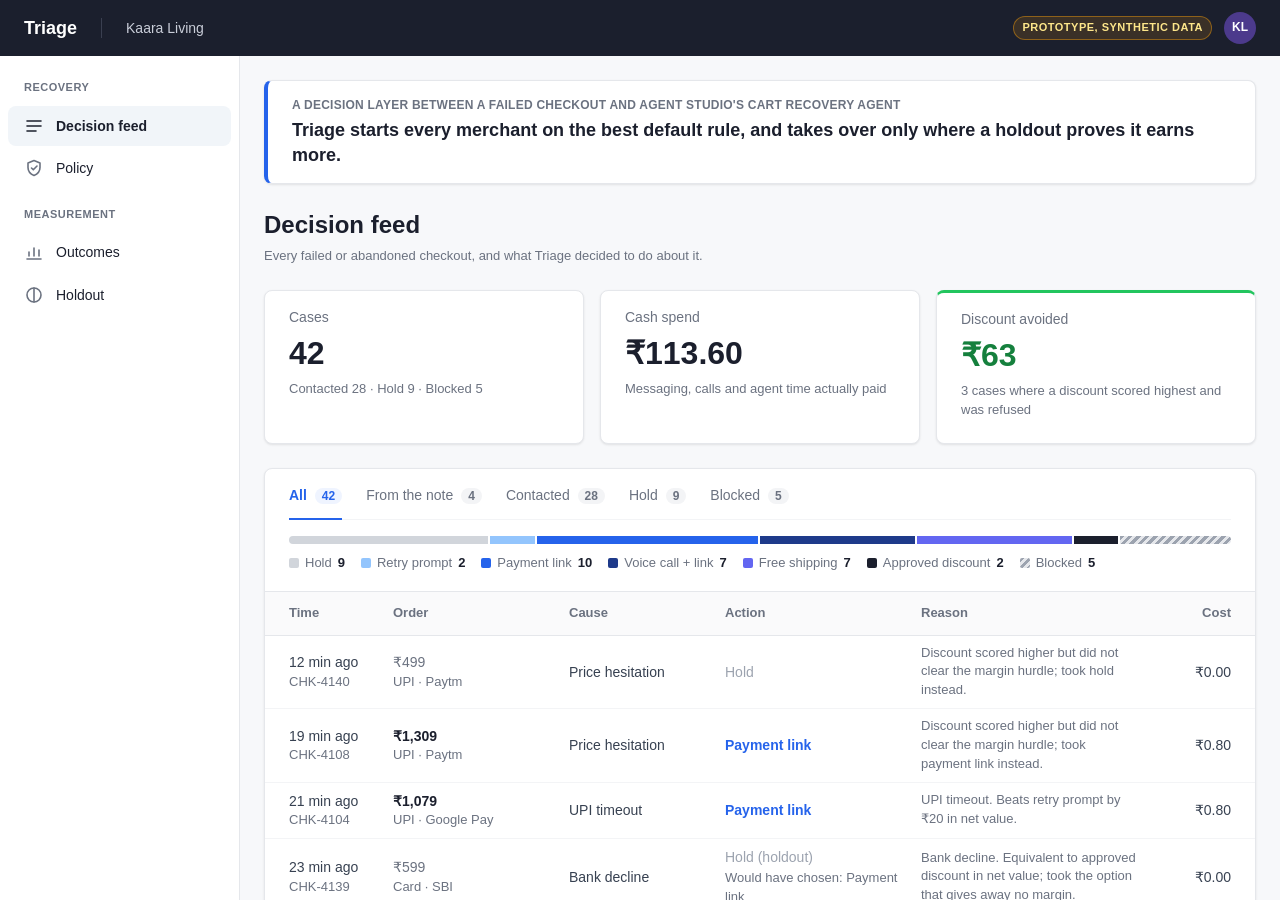
==== index.html @ 3d468b32 "Step 1: lead with the takeaway and make the note's four cases findable - Hero strip on the feed: Age" ====
<!doctype html>
<html lang="en">
<head>
  <meta charset="utf-8">
  <meta name="viewport" content="width=device-width, initial-scale=1">
  <title>Triage</title>
  <link rel="stylesheet" href="style.css">
</head>
<body>
  <div class="shell">
    <header class="topbar">
      <div class="brand">Triage</div>
      <div class="merchant" id="merchant-name"></div>
      <div class="topbar-right">
        <span class="badge"><span class="badge-full">Prototype, synthetic data</span><span class="badge-short">Synthetic</span></span>
        <span class="avatar" id="avatar" aria-hidden="true"></span>
      </div>
    </header>

    <div class="body">
      <aside class="sidebar">
        <nav>
          <div class="nav-section">Recovery</div>
          <a class="nav-item active" href="#feed" data-view="feed" aria-current="page">
            <svg viewBox="0 0 20 20" aria-hidden="true"><path d="M3 5h14M3 10h14M3 15h9"/></svg>Decision feed</a>
          <a class="nav-item" href="#policy" data-view="policy">
            <svg viewBox="0 0 20 20" aria-hidden="true"><path d="M10 2.5 16 5v4.5c0 3.7-2.6 6.6-6 8-3.4-1.4-6-4.3-6-8V5z"/><path d="m7.5 10 1.8 1.8L13 8"/></svg>Policy</a>

          <div class="nav-section">Measurement</div>
          <a class="nav-item" href="#outcomes" data-view="outcomes">
            <svg viewBox="0 0 20 20" aria-hidden="true"><path d="M3 16h14M5 13V9M10 13V5M15 13V7"/></svg>Outcomes</a>
          <a class="nav-item" href="#holdout" data-view="holdout">
            <svg viewBox="0 0 20 20" aria-hidden="true"><circle cx="10" cy="10" r="7"/><path d="M10 3v14"/></svg>Holdout</a>
        </nav>
      </aside>

      <main class="main">
        <div class="content">
          <section class="view" id="view-feed">
            <div class="card hero">
              <div class="hero-kicker">A decision layer between a failed checkout and Agent Studio's cart recovery agent</div>
              <p class="hero-line">Triage starts every merchant on the best default rule, and takes over only where a holdout proves it earns more.</p>
              <div class="hero-foot" id="hero-foot"></div>
            </div>

            <div class="page-head">
              <div>
                <h1>Decision feed</h1>
                <p class="muted">Every failed or abandoned checkout, and what Triage decided to do about it.</p>
              </div>
            </div>

            <div class="summary" id="summary"></div>

            <div class="card feed-card">
              <div class="card-top">
                <div class="tabs" id="filters" role="group" aria-label="Filter cases"></div>
                <div class="mix" id="mix" role="group" aria-label="Decision mix"></div>
              </div>
              <div class="feed">
                <div class="feed-row feed-head">
                  <div>Time</div>
                  <div>Order</div>
                  <div>Cause</div>
                  <div>Action</div>
                  <div class="col-reason">Reason</div>
                  <div class="num">Cost</div>
                </div>
                <div id="feed"></div>
                <p class="empty" id="feed-empty" hidden>No cases match.</p>
              </div>
            </div>
          </section>

          <section class="view" id="view-policy" hidden>
            <div class="page-head">
              <div>
                <h1>Policy</h1>
                <p class="approve-once">Approve once: every action inside this policy then runs on its own, with no sign-off per case. Nothing outside it ever runs.</p>
              </div>
              <div class="policy-actions">
                <span class="status" id="policy-status"></span>
                <button type="button" class="link" id="reset">Reset to default</button>
                <button type="button" class="btn btn-primary" id="approve">Approve policy</button>
              </div>
            </div>
            <div class="policy-grid">
              <div class="policy-controls" id="policy-controls"></div>
              <aside class="card impact" aria-live="polite">
                <h2>Live impact <span class="muted">vs approved policy, all cases</span></h2>
                <div id="impact"></div>
              </aside>
            </div>
          </section>

          <section class="view" id="view-outcomes" hidden>
            <div class="page-head">
              <div>
                <h1>Simulated 30-day pilot (aggregate)</h1>
                <p class="muted">Fixed illustrative totals for a merchant like Kaara Living, not computed from today's feed.</p>
              </div>
              <span class="sim-pill">Simulated</span>
            </div>

            <div class="summary" id="outcome-stats"></div>

            <div class="card spend-card">
              <div class="card-head">
                <h2>Spend breakdown</h2>
              </div>
              <table class="data-table" id="spend-table"></table>
              <p class="table-foot" id="spend-footnote"></p>
            </div>

            <p class="sim-note" id="sim-note"></p>
          </section>

          <section class="view" id="view-holdout" hidden>
            <div class="page-head">
              <div>
                <h1>Holdout</h1>
                <p class="muted">Cases Triage deliberately leaves alone, so the lift on Outcomes is measured, not assumed.</p>
              </div>
            </div>

            <div class="summary" id="holdout-stats"></div>

            <div class="card holdout-card">
              <div class="card-head">
                <h2>Today's holdout and explore cases</h2>
                <p class="muted">Blocked cases are left out: a gate stops contact for them anyway.</p>
              </div>
              <table class="data-table clickable" id="holdout-table"></table>
            </div>

            <div class="card power-card">
              <div class="card-head">
                <h2>Is the pilot big enough? <span class="sim-pill">Simulated</span></h2>
              </div>
              <p class="power-text">To detect a 4pp lift over a 14.5% baseline with 95% confidence and 80% power, the holdout needs about 1,230 cases. At ~400 failed checkouts a day and a 10% holdout, that takes about 31 days. Before that, Outcomes shows assumptions, not results.</p>
            </div>
          </section>
        </div>
      </main>

      <aside class="detail" id="detail" aria-hidden="true">
        <div class="detail-head">
          <div>
            <div class="detail-id" id="detail-id"></div>
            <div class="muted" id="detail-sub"></div>
          </div>
          <button class="btn" id="detail-close" type="button">Close</button>
        </div>
        <div class="detail-body" id="detail-body"></div>
      </aside>
    </div>
  </div>

  <script src="data.js"></script>
  <script src="engine.js"></script>
  <script src="app.js"></script>
</body>
</html>
---- style.css ----
/* =============================================================================
   TRIAGE - styles
   Tokens follow the merchant dashboard style spec (razorpay-style-spec.md).
   No brand marks are used; the product name is Triage.
   ============================================================================= */

:root {
  --navy: #1b1f2d;
  --navy-2: #2a2e3d;
  --blue: #2563eb;
  --blue-soft: #eff4ff;
  --text: #374151;
  --heading: #1b1f2d;
  --muted: #6b7280;
  --line: #e5e7eb;
  --line-soft: #f3f4f6;
  --bg: #f7f8fa;
  --surface: #ffffff;
  --active: #f1f5f9;
  --green: #22c55e;
  --green-text: #15803d;
  --amber-text: #b45309;
  --red-text: #b91c1c;

  --r-sm: 4px;
  --r: 8px;
  --r-pill: 16px;
  --shadow: 0 1px 3px rgba(0, 0, 0, 0.06), 0 1px 2px rgba(0, 0, 0, 0.04);

  --s1: 4px;
  --s2: 8px;
  --s3: 12px;
  --s4: 16px;
  --s6: 24px;
  --s8: 32px;
}

* { box-sizing: border-box; }
html, body { margin: 0; height: 100%; }
body {
  font-family: Inter, -apple-system, BlinkMacSystemFont, "Segoe UI", Roboto, "Helvetica Neue", Arial, sans-serif;
  font-size: 14px;
  line-height: 1.45;
  color: var(--text);
  background: var(--bg);
  -webkit-font-smoothing: antialiased;
}
h1, h2, h3 { color: var(--heading); }
.muted { color: var(--muted); font-size: 13px; }
.num { text-align: right; font-variant-numeric: tabular-nums; }
svg { fill: none; stroke: currentColor; stroke-width: 1.6; stroke-linecap: round; stroke-linejoin: round; }

/* ---------- Shell ---------- */
.shell { display: flex; flex-direction: column; height: 100vh; overflow: hidden; }
.body { flex: 1; display: flex; min-height: 0; }

/* ---------- Top bar ---------- */
.topbar {
  height: 56px;
  flex-shrink: 0;
  display: flex;
  align-items: center;
  gap: var(--s6);
  padding: 0 var(--s6);
  background: var(--navy);
  color: #fff;
}
.brand { font-size: 18px; font-weight: 700; color: #fff; }
.merchant {
  font-weight: 500;
  color: #c9cdd8;
  padding-left: var(--s6);
  border-left: 1px solid #3a3f50;
  min-width: 0;
  overflow: hidden;
  text-overflow: ellipsis;
  white-space: nowrap;
}
.topbar-right { margin-left: auto; display: flex; align-items: center; gap: var(--s3); flex-shrink: 0; }
.search {
  display: flex;
  align-items: center;
  gap: var(--s2);
  width: 300px;
  height: 36px;
  padding: 0 var(--s4);
  background: var(--navy-2);
  border: 1px solid #3a3f50;
  border-radius: 999px;
  color: #9ca3af;
}
.search svg { width: 16px; height: 16px; flex-shrink: 0; }
.search input { flex: 1; min-width: 0; font: inherit; font-size: 13px; color: #fff; background: none; border: 0; outline: none; }
.search input::placeholder { color: #9ca3af; }
.search:focus-within { border-color: var(--blue); }
.badge {
  font-size: 11px;
  font-weight: 700;
  letter-spacing: 0.5px;
  text-transform: uppercase;
  color: #fde68a;
  background: rgba(245, 158, 11, 0.14);
  border: 1px solid rgba(245, 158, 11, 0.45);
  padding: 3px var(--s2);
  border-radius: var(--r-pill);
  white-space: nowrap;
}
.avatar {
  width: 32px; height: 32px; border-radius: 50%;
  background: #4c3a8c; color: #fff; font-size: 12px; font-weight: 700;
  display: inline-flex; align-items: center; justify-content: center;
}

/* ---------- Sidebar ---------- */
.sidebar {
  width: 240px;
  flex-shrink: 0;
  background: var(--surface);
  border-right: 1px solid var(--line);
  padding: var(--s4) var(--s2);
  overflow-y: auto;
}
.sidebar nav { display: flex; flex-direction: column; gap: 2px; }
.nav-section {
  font-size: 11px; font-weight: 600; letter-spacing: 0.5px; text-transform: uppercase;
  color: var(--muted); padding: var(--s4) var(--s4) var(--s2);
}
.nav-section:first-child { padding-top: var(--s2); }
.nav-item {
  display: flex; align-items: center; gap: var(--s3);
  padding: 10px var(--s4); border-radius: var(--r);
  color: var(--heading); text-decoration: none;
}
.nav-item svg { width: 20px; height: 20px; color: var(--muted); flex-shrink: 0; }
.nav-item:not(.disabled) { cursor: pointer; }
.nav-item:not(.active):not(.disabled):hover { background: #f8fafc; }
.nav-item.active { background: var(--active); font-weight: 600; }
.nav-item.active svg { color: var(--heading); }
.nav-item.disabled { color: #9ca3af; cursor: default; }
.nav-item.disabled svg { color: #d1d5db; }
.soon {
  margin-left: auto; font-size: 11px; font-weight: 600; color: var(--muted);
  background: var(--line-soft); padding: 1px var(--s2); border-radius: var(--r-pill);
}

/* ---------- Content ---------- */
.main { flex: 1; display: flex; flex-direction: column; min-width: 0; }
.content { flex: 1; overflow: auto; padding: var(--s6); }
.view[hidden] { display: none; }
.page-head {
  display: flex; justify-content: space-between; align-items: flex-end;
  flex-wrap: wrap; gap: var(--s4); margin-bottom: var(--s6);
}
h1 { font-size: 24px; font-weight: 700; margin: 0 0 var(--s1); }
.page-head p { margin: 0; }

.card { background: var(--surface); border: 1px solid var(--line); border-radius: var(--r); box-shadow: var(--shadow); }

/* Hero: the one-line takeaway, first thing on the feed */
.hero { padding: var(--s4) var(--s6); margin-bottom: var(--s6); border-left: 4px solid var(--blue); }
.hero-kicker { font-size: 12px; font-weight: 600; letter-spacing: .02em; text-transform: uppercase; color: var(--muted); }
.hero-line { margin: var(--s1) 0 0; font-size: 18px; line-height: 1.35; font-weight: 600; color: var(--heading); }
.hero-foot:empty { display: none; }
.hero-foot { display: flex; flex-wrap: wrap; align-items: center; gap: var(--s2) var(--s4); margin-top: var(--s3); font-size: 13px; }

/* Stat cards: label -> big number -> sub line */
.summary { display: grid; grid-template-columns: repeat(auto-fit, minmax(220px, 1fr)); gap: var(--s4); margin-bottom: var(--s6); }
.stat { padding: var(--s4) var(--s6) var(--s6); }
.stat .k { color: var(--muted); margin-bottom: var(--s2); }
.stat .v { font-size: 32px; line-height: 1.15; font-weight: 700; color: var(--heading); font-variant-numeric: tabular-nums; }
.stat-sub { font-size: 13px; color: var(--muted); margin-top: var(--s2); }
.stat-key { border-top: 3px solid var(--green); }
.stat-key .v { color: var(--green-text); }

/* Buttons: primary + ghost */
.btn {
  font: inherit; font-weight: 600; color: var(--blue);
  background: var(--surface); border: 1px solid var(--line); border-radius: var(--r-sm);
  padding: 7px var(--s4); cursor: pointer;
}
.btn:hover { border-color: var(--blue); }
.btn-primary { color: #fff; background: var(--blue); border-color: var(--blue); }
.btn-primary:hover { background: #1d4ed8; border-color: #1d4ed8; }
.btn:disabled { color: #9ca3af; background: var(--line-soft); border-color: var(--line); cursor: default; }
.link { font: inherit; color: var(--blue); background: none; border: 0; padding: 0; cursor: pointer; }
.link:hover { text-decoration: underline; text-underline-offset: 3px; }

/* ---------- Feed card ---------- */
.feed-card { overflow: hidden; }
.card-top { padding: 0 var(--s6); border-bottom: 1px solid var(--line); }
.tabs { display: flex; gap: var(--s6); }
.tab {
  font: inherit; color: var(--muted); background: none; border: 0;
  border-bottom: 2px solid transparent; padding: var(--s4) 0 var(--s3);
  cursor: pointer; margin-bottom: -1px;
}
.tab .count {
  font-size: 12px; font-weight: 600; color: var(--muted); background: var(--line-soft);
  border-radius: var(--r-pill); padding: 1px 7px; margin-left: var(--s1); font-variant-numeric: tabular-nums;
}
.tab:hover { color: var(--heading); }
.tab.active { color: var(--blue); font-weight: 600; border-bottom-color: var(--blue); }
.tab.active .count { color: var(--blue); background: var(--blue-soft); }

.mix { padding: var(--s4) 0; border-top: 1px solid var(--line-soft); }
.mix-bar { display: flex; height: 8px; gap: 2px; border-radius: 999px; overflow: hidden; margin-bottom: var(--s2); }
.mix-seg { flex-basis: 0; min-width: 4px; border: 0; padding: 0; cursor: pointer; }
.mix-legend { display: flex; flex-wrap: wrap; gap: var(--s1) var(--s4); }
.mix-key {
  font: inherit; font-size: 13px; color: var(--muted); background: none; border: 0;
  padding: 2px 0; cursor: pointer; display: inline-flex; align-items: center; gap: 6px;
}
.mix-key .count { font-weight: 600; color: var(--heading); font-variant-numeric: tabular-nums; }
.mix-key:hover, .mix-key.active { color: var(--heading); }
.mix-key.active { text-decoration: underline; text-underline-offset: 3px; }
.swatch { width: 10px; height: 10px; border-radius: 2px; display: inline-block; }
.mix.filtering .mix-seg:not(.active) { opacity: 0.3; }
.seg-retry_prompt   { background: #93c5fd; }
.seg-payment_link   { background: var(--blue); }
.seg-voice_call     { background: #1e3a8a; }
.seg-free_shipping  { background: #6366f1; }
.seg-discount       { background: var(--navy); }
.seg-human_followup { background: #475569; }
.seg-hold           { background: #d1d5db; }
.seg-blocked        { background: repeating-linear-gradient(135deg, #9ca3af 0 3px, #e5e7eb 3px 6px); }

.feed { overflow-x: auto; }
.feed-row {
  display: grid;
  grid-template-columns: 88px minmax(110px, 160px) minmax(100px, 140px) minmax(120px, 180px) minmax(160px, 1fr) 76px;
  gap: var(--s4); align-items: center; min-height: 56px;
  padding: var(--s2) var(--s6); border-bottom: 1px solid var(--line-soft);
}
.feed-head { min-height: 44px; font-size: 13px; font-weight: 600; color: var(--muted); background: #fafafb; border-bottom: 1px solid var(--line); }
#feed .feed-row { cursor: pointer; }
#feed .feed-row[hidden] { display: none; }
#feed .feed-row:last-child { border-bottom: 0; }
#feed .feed-row:hover { background: #f9fafb; }
#feed .feed-row.selected { background: var(--blue-soft); }
#feed .feed-row:focus-visible { outline: 2px solid var(--blue); outline-offset: -2px; }
.empty { text-align: center; color: var(--muted); padding: var(--s8) 0; margin: 0; }
.order-val { font-weight: 600; color: var(--heading); font-variant-numeric: tabular-nums; }
.sub { font-size: 13px; color: var(--muted); }
.reason { font-size: 13px; color: var(--muted); }

/* Action hierarchy: contacted = blue text, held = muted, blocked = outlined grey pill */
.action { font-weight: 600; white-space: nowrap; }
.row-contact .action { color: var(--blue); }
.row-hold .action { color: #9ca3af; font-weight: 400; }
.row-hold .order-val, .row-blocked .order-val { color: var(--muted); font-weight: 400; }
.row-blocked .action {
  display: inline-block; font-size: 12px; font-weight: 500; color: var(--muted);
  border: 1px solid #d1d5db; border-radius: var(--r-pill); padding: 2px 10px;
}

/* ---------- Detail panel (pushes content) ---------- */
.detail {
  display: none; width: clamp(360px, 36vw, 520px); flex-shrink: 0;
  background: var(--surface); border-left: 1px solid var(--line);
  flex-direction: column; min-height: 0;
}
.detail.open { display: flex; }
.detail-head {
  display: flex; justify-content: space-between; align-items: flex-start; gap: var(--s4);
  padding: var(--s4) var(--s6); border-bottom: 1px solid var(--line);
}
.detail-id { font-size: 16px; font-weight: 600; color: var(--heading); }
.detail-body { overflow: auto; padding: var(--s4) var(--s6) var(--s6); }
.detail-body h3 { font-size: 13px; font-weight: 600; color: var(--muted); margin: var(--s6) 0 var(--s2); }
.detail-body h3:first-child { margin-top: 0; }
.facts { display: grid; grid-template-columns: 1fr 1fr; gap: var(--s3) var(--s4); }
.facts .k { font-size: 13px; color: var(--muted); }
.facts .v { font-weight: 600; color: var(--heading); }
.callout { padding: var(--s3) var(--s4); box-shadow: none; }
.callout strong { color: var(--heading); }
.callout.blocked { background: #f9fafb; }
.close-call { margin-top: var(--s2); font-size: 13px; color: var(--muted); }
table.scores { width: 100%; border-collapse: collapse; font-variant-numeric: tabular-nums; font-size: 13px; }
.scores th, .scores td { padding: 10px var(--s2); border-bottom: 1px solid var(--line-soft); text-align: right; }
.scores th:first-child, .scores td:first-child { text-align: left; }
.scores th { font-size: 12px; font-weight: 600; color: var(--muted); background: #fafafb; border-bottom-color: var(--line); }
.scores tr.winner td { background: var(--blue-soft); font-weight: 700; color: var(--heading); }
.scores tr.winner td:first-child { box-shadow: inset 3px 0 0 var(--blue); }
.scores tr.hold td:first-child { font-style: italic; }
.scores tr.not-allowed td { color: #9ca3af; }
.scores .tag { font-size: 11px; font-weight: 600; color: var(--muted); display: block; font-style: normal; }
.scores tr.winner .tag { color: var(--blue); }
.neg { color: var(--red-text); }
.note { font-size: 13px; color: var(--muted); margin-top: var(--s3); }

.shell.panel-open .feed-row { grid-template-columns: 80px minmax(96px, 1fr) minmax(88px, 1fr) minmax(112px, 1.2fr) 72px; padding-left: var(--s4); padding-right: var(--s4); }
.shell.panel-open .feed-row > .col-reason { display: none; }
.shell.panel-open .action { white-space: normal; }

/* ---------- Policy ---------- */
.approve-once { color: var(--text); max-width: 72ch; }
.policy-actions { display: flex; align-items: center; gap: var(--s4); flex-wrap: wrap; }
.status { font-size: 12px; font-weight: 600; color: var(--green-text); background: #ecfdf5; border-radius: var(--r-pill); padding: 3px 10px; }
.status.draft { color: var(--amber-text); background: #fffbeb; }
.policy-grid { display: grid; grid-template-columns: minmax(340px, 1fr) minmax(340px, 1fr); gap: var(--s6); align-items: start; }
@media (max-width: 1100px) { .policy-grid { grid-template-columns: 1fr; } }
.policy-controls { display: flex; flex-direction: column; gap: var(--s6); }
.section { padding: var(--s4) var(--s6); }
.section h2, .impact h2 { font-size: 16px; font-weight: 600; margin: 0 0 var(--s1); }
.impact h2 .muted { font-weight: 400; margin-left: var(--s2); }
.help { margin: var(--s1) 0 0; font-size: 13px; color: var(--muted); }

.toggles { margin-top: var(--s2); }
.toggle-row {
  display: flex; justify-content: space-between; align-items: center;
  padding: var(--s3) 0; border-bottom: 1px solid var(--line-soft); cursor: pointer; color: var(--heading);
}
.toggle-row:last-child { border-bottom: 0; }
.toggle-row.locked { cursor: default; }
.lock { font-size: 13px; color: var(--muted); }
.switch-wrap { position: relative; display: inline-flex; }
.switch {
  appearance: none; width: 40px; height: 22px; border-radius: 999px; background: #d1d5db;
  position: relative; cursor: pointer; margin: 0; transition: background 0.12s;
}
.switch::after {
  content: ""; position: absolute; top: 3px; left: 3px; width: 16px; height: 16px;
  border-radius: 50%; background: #fff; box-shadow: 0 1px 2px rgba(0, 0, 0, 0.15); transition: transform 0.12s;
}
.switch:checked { background: var(--blue); }
.switch:checked::after { transform: translateX(18px); }
.switch:focus-visible { outline: 2px solid var(--blue); outline-offset: 2px; }
.switch-check {
  position: absolute; top: 5px; left: 23px; width: 12px; height: 12px;
  stroke: var(--blue); stroke-width: 2; pointer-events: none; opacity: 0; transition: opacity 0.12s;
}
.switch:checked + .switch-check { opacity: 1; }

.control { padding: var(--s4) 0; border-bottom: 1px solid var(--line-soft); }
.control:last-child { border-bottom: 0; }
.control-head { display: flex; justify-content: space-between; align-items: baseline; margin-bottom: var(--s2); color: var(--heading); }
.control-val { font-weight: 700; font-variant-numeric: tabular-nums; }
.control input[type="range"] { width: 100%; accent-color: var(--blue); margin: 0; }
.range-ends { display: flex; justify-content: space-between; font-size: 12px; color: var(--muted); }
.stepper { display: inline-flex; align-items: center; gap: var(--s2); }
.stepper .btn { width: 36px; padding: 5px 0; }
.stepper-val { min-width: 28px; text-align: center; font-weight: 700; font-size: 16px; color: var(--heading); font-variant-numeric: tabular-nums; }

.impact { padding: var(--s4) var(--s6) var(--s6); position: sticky; top: 0; }
.headline { font-size: 16px; margin: var(--s3) 0; color: var(--muted); }
.headline strong { font-size: 32px; font-weight: 700; color: var(--heading); }
.headline.has-changes strong { color: var(--blue); }
.changes { list-style: none; margin: 0 0 var(--s2); padding: 0; border-top: 1px solid var(--line); }
.changes li {
  display: grid; grid-template-columns: 80px 1fr 16px 1fr; gap: var(--s2); align-items: baseline;
  padding: 10px 0; border-bottom: 1px solid var(--line-soft); font-size: 13px;
}
.changes .cid { font-variant-numeric: tabular-nums; color: var(--muted); }
.changes .from { color: var(--muted); text-decoration: line-through; text-decoration-color: #d1d5db; }
.changes .arrow { color: var(--muted); text-align: center; }
.changes .to { font-weight: 600; color: var(--heading); }
.more { margin: 0 0 var(--s2); font-size: 13px; color: var(--muted); }
.istats { display: grid; grid-template-columns: repeat(3, 1fr); gap: var(--s3); margin-top: var(--s4); }
.istat { border: 1px solid var(--line); border-radius: var(--r); padding: var(--s3) var(--s4); }
.istat:nth-child(5) { grid-column: 2 / span 2; }
.istat .k { font-size: 13px; color: var(--muted); }
.istat .v { font-size: 20px; font-weight: 700; color: var(--heading); font-variant-numeric: tabular-nums; }
.chg { display: inline-block; font-size: 12px; font-weight: 600; margin-top: 2px; }
.chg.flat, .chg.neutral { color: var(--muted); }
.chg.good { color: var(--green-text); }
.chg.bad { color: var(--red-text); }

@media (max-width: 900px) {
  .search { width: 200px; }
  .merchant { display: none; }
}

/* ---------- Outcomes ---------- */
.sim-pill {
  font-size: 12px; font-weight: 600; color: var(--amber-text); background: #fffbeb;
  border: 1px solid #fde68a; border-radius: var(--r-pill); padding: 3px 10px;
}
.card-head { padding: var(--s4) var(--s6) 0; }
.card-head h2 { font-size: 16px; font-weight: 600; margin: 0 0 var(--s1); }
.card-head p { margin: 0; }
.chart-card, .spend-card { margin-bottom: var(--s6); overflow: hidden; }

.rate-chart { padding: var(--s6) var(--s6) var(--s4); }
.rc-rows { position: relative; --label-w: 150px; --val-w: 110px; }
.rc-row {
  display: grid;
  grid-template-columns: var(--label-w) 1fr var(--val-w);
  gap: var(--s4);
  align-items: center;
  height: 40px;
}
.rc-label { color: var(--heading); }
.rc-track { height: 20px; background: var(--line-soft); border-radius: var(--r-sm); position: relative; }
.rc-bar { height: 100%; border-radius: var(--r-sm); }
.rc-val { display: flex; gap: var(--s2); align-items: baseline; font-variant-numeric: tabular-nums; }
.rc-val strong { color: var(--heading); }
.rc-val .up { font-size: 12px; font-weight: 600; color: var(--green-text); }
.rc-val .down { font-size: 12px; font-weight: 600; color: var(--red-text); }
.rc-axis { height: 24px; }
.rc-ticks { position: relative; height: 100%; }
.rc-ticks span { position: absolute; top: 4px; transform: translateX(-50%); font-size: 12px; color: var(--muted); }
/* Holdout baseline: dashed vertical line across the bar area */
.rc-baseline {
  position: absolute;
  top: -8px;
  bottom: 24px;
  left: calc(var(--label-w) + var(--s4) + (100% - var(--label-w) - var(--val-w) - 2 * var(--s4)) * var(--xf, 0));
  width: 0;
  border-left: 2px dashed var(--navy);
  pointer-events: none;
}
.rc-baseline span {
  position: absolute;
  bottom: 100%;
  transform: translateX(-50%);
  white-space: nowrap;
  font-size: 12px;
  font-weight: 600;
  color: var(--heading);
  background: var(--surface);
  padding: 0 var(--s1);
}

.data-table { width: 100%; border-collapse: collapse; margin-top: var(--s3); font-variant-numeric: tabular-nums; }
.data-table th {
  font-size: 13px; font-weight: 600; color: var(--muted); text-align: left;
  background: #fafafb; padding: var(--s3) var(--s6); border-top: 1px solid var(--line); border-bottom: 1px solid var(--line);
}
.data-table td { padding: var(--s3) var(--s6); height: 48px; border-bottom: 1px solid var(--line-soft); color: var(--heading); }
.data-table tr:last-child td { border-bottom: 0; }
.data-table .num { text-align: right; }
.data-table .swatch { margin-right: var(--s2); vertical-align: -1px; }
.sim-note { font-size: 13px; color: var(--muted); margin: 0 0 var(--s6); }

@media (max-width: 900px) { .rc-rows { --label-w: 110px; --val-w: 96px; } }
#outcome-stats { grid-template-columns: repeat(4, minmax(0, 1fr)); }
@media (max-width: 900px) { #outcome-stats { grid-template-columns: repeat(2, minmax(0, 1fr)); } }

.data-table tfoot td { font-weight: 700; background: #fafafb; border-top: 1px solid var(--line); border-bottom: 0; }
.data-table tfoot sup { font-weight: 400; color: var(--muted); margin-left: 1px; }
.data-table tr.zero td { color: #9ca3af; }
.table-foot { font-size: 12px; color: var(--muted); margin: 0; padding: var(--s3) var(--s6); border-top: 1px solid var(--line-soft); }
.chart-note { font-size: 13px; color: var(--muted); margin: var(--s3) 0 0; }

/* ---------- Holdout ---------- */
#holdout-stats { grid-template-columns: repeat(4, minmax(0, 1fr)); }
@media (max-width: 900px) { #holdout-stats { grid-template-columns: repeat(2, minmax(0, 1fr)); } }
.stat-price { border-top: 3px solid var(--amber-text); }
.holdout-card, .power-card { margin-bottom: var(--s6); overflow: hidden; }
.data-table.clickable tbody tr[data-case] { cursor: pointer; }
.data-table.clickable tbody tr[data-case]:hover td { background: #f9fafb; }
.data-table.clickable tbody tr[data-case]:focus-visible { outline: 2px solid var(--blue); outline-offset: -2px; }
.happened.hold { color: var(--muted); }
.happened.explore { color: var(--blue); font-weight: 600; }
.card-head h2 .sim-pill { margin-left: var(--s2); vertical-align: 2px; }
.power-text { margin: 0; padding: var(--s3) var(--s6) var(--s4); color: var(--text); max-width: 80ch; }

/* ---------- Feed sub-lines and arm notes ---------- */
.badge-short { display: none; }
.sub.pick { margin-top: 2px; font-weight: 400; }
.row-hold .action, .row-contact .action { overflow-wrap: anywhere; }
.arm-note { margin-top: var(--s2); font-size: 13px; color: var(--muted); }
.arm-note strong { color: var(--heading); }

/* ---------- Mobile: below 768px ---------- */
@media (max-width: 767px) {
  html, body { overflow-x: hidden; }

  /* Top bar: no search, short badge */
  .topbar { gap: var(--s3); padding: 0 var(--s4); }
  .search, .merchant { display: none; }
  .badge-full { display: none; }
  .badge-short { display: inline; }

  /* Sidebar becomes a horizontal, scrollable tab row under the top bar */
  .body { flex-direction: column; }
  .sidebar {
    width: 100%;
    flex-shrink: 0;
    padding: 0 var(--s2);
    border-right: 0;
    border-bottom: 1px solid var(--line);
    overflow-x: auto;
    overflow-y: hidden;
  }
  .sidebar nav { flex-direction: row; gap: var(--s1); }
  .nav-section { display: none; }
  .nav-item { padding: var(--s3) var(--s3); white-space: nowrap; border-radius: 0; border-bottom: 2px solid transparent; }
  .nav-item.active { background: none; border-bottom-color: var(--blue); }
  .nav-item svg { width: 18px; height: 18px; }

  .content { padding: var(--s4); }
  h1 { font-size: 20px; }
  .page-head { margin-bottom: var(--s4); }

  /* Stat cards stack */
  .summary, #outcome-stats, #holdout-stats { grid-template-columns: minmax(0, 1fr); gap: var(--s3); margin-bottom: var(--s4); }
  .stat { padding: var(--s3) var(--s4) var(--s4); }
  .stat .v { font-size: 28px; }

  /* Feed: tabs scroll, rows become two-line cards, no Reason column */
  .card-top { padding: 0 var(--s4); }
  .tabs { gap: var(--s4); overflow-x: auto; white-space: nowrap; }
  .feed { overflow-x: hidden; }
  .feed-head { display: none; }
  .feed-row,
  .shell.panel-open .feed-row {
    grid-template-columns: minmax(0, 1fr) auto;
    grid-template-areas: "order cost" "action action" "time cause";
    gap: var(--s1) var(--s3);
    padding: var(--s3) var(--s4);
    min-height: 0;
  }
  .feed-row > :nth-child(1) { grid-area: time; font-size: 13px; color: var(--muted); }
  .feed-row > :nth-child(1) .sub { display: inline; margin-left: var(--s2); }
  .feed-row > :nth-child(2) { grid-area: order; }
  .feed-row > :nth-child(3) { grid-area: cause; text-align: right; font-size: 13px; color: var(--muted); }
  .feed-row > :nth-child(4) { grid-area: action; }
  .feed-row > :nth-child(6) { grid-area: cost; }
  .feed-row > .col-reason { display: none; }
  .action { white-space: normal; }

  /* Detail panel opens full screen */
  .detail {
    position: fixed;
    inset: 0;
    width: 100%;
    z-index: 50;
    border-left: 0;
  }
  .detail-head, .detail-body { padding-left: var(--s4); padding-right: var(--s4); }
  .facts { grid-template-columns: minmax(0, 1fr) minmax(0, 1fr); }
  .scores th, .scores td { padding: var(--s2) var(--s1); }

  /* Policy */
  .policy-grid { grid-template-columns: minmax(0, 1fr); }
  .policy-actions { width: 100%; justify-content: space-between; }
  .section, .impact { padding-left: var(--s4); padding-right: var(--s4); }
  .istats { grid-template-columns: repeat(2, minmax(0, 1fr)); }
  .istat:nth-child(5) { grid-column: 1 / -1; }
  .changes li { grid-template-columns: 72px minmax(0, 1fr) 14px minmax(0, 1fr); }

  /* Outcomes and Holdout: tables scroll inside their card, never the page */
  .card-head { padding: var(--s3) var(--s4) 0; }
  .rate-chart { padding: var(--s6) var(--s4) var(--s4); }
  .rc-rows { --label-w: 96px; --val-w: 48px; }
  .rc-row { gap: var(--s2); }
  .rc-baseline { left: calc(var(--label-w) + var(--s2) + (100% - var(--label-w) - var(--val-w) - 2 * var(--s2)) * var(--xf, 0)); }
  .spend-card, .holdout-card { overflow-x: auto; }
  .data-table th, .data-table td { padding: var(--s2) var(--s3); white-space: nowrap; }
  .power-text { padding: var(--s3) var(--s4) var(--s4); }
}
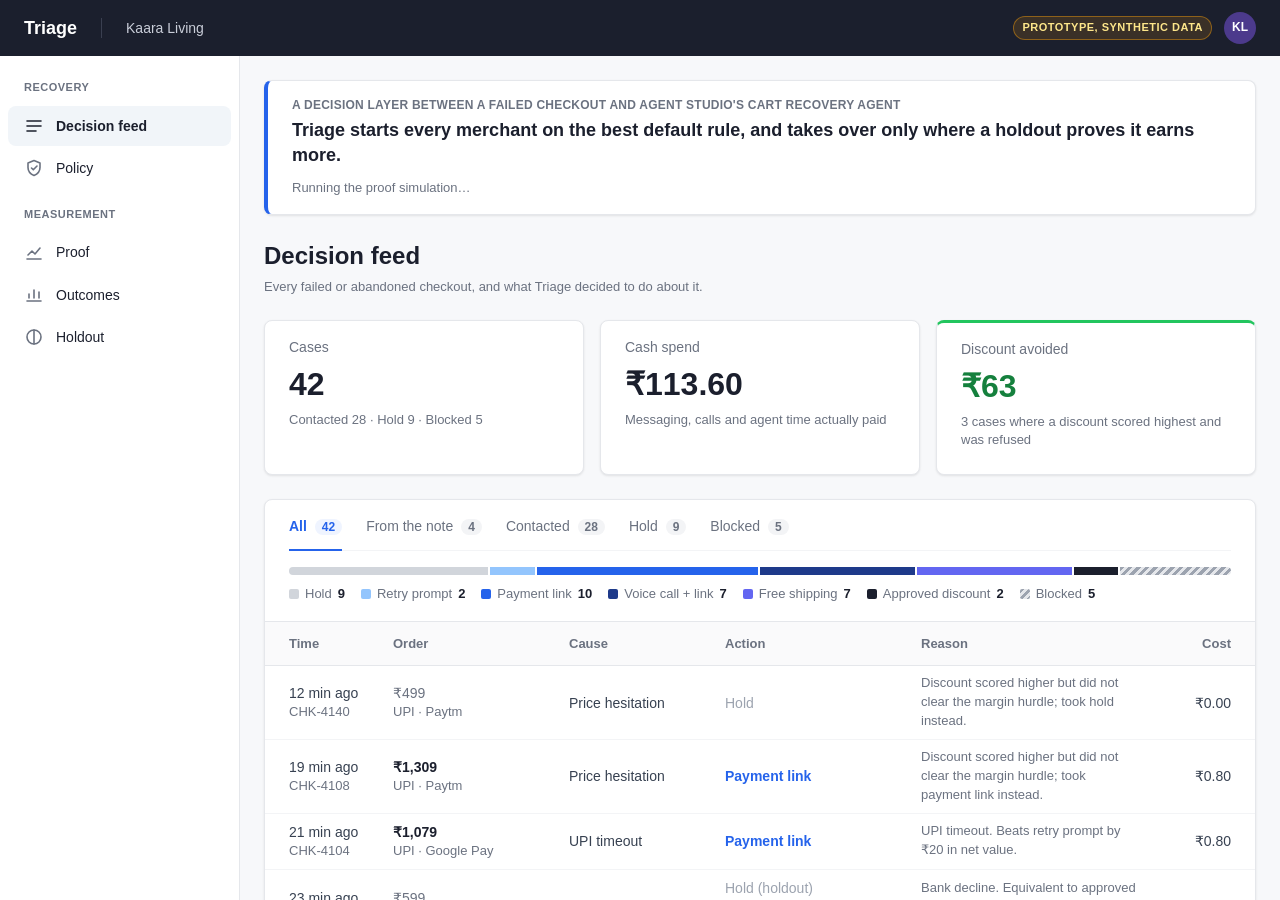
==== commit 3ff77920: "Step 2: Proof view runs the note's PROOF simulation in the browser - sim.js ports reference/proof_si" ====
--- a/index.html
+++ b/index.html
@@ -27,6 +27,8 @@
             <svg viewBox="0 0 20 20" aria-hidden="true"><path d="M10 2.5 16 5v4.5c0 3.7-2.6 6.6-6 8-3.4-1.4-6-4.3-6-8V5z"/><path d="m7.5 10 1.8 1.8L13 8"/></svg>Policy</a>
 
           <div class="nav-section">Measurement</div>
+          <a class="nav-item" href="#proof" data-view="proof">
+            <svg viewBox="0 0 20 20" aria-hidden="true"><path d="M3 16h14"/><path d="m4 12 4-4 3 3 5-6"/></svg>Proof</a>
           <a class="nav-item" href="#outcomes" data-view="outcomes">
             <svg viewBox="0 0 20 20" aria-hidden="true"><path d="M3 16h14M5 13V9M10 13V5M15 13V7"/></svg>Outcomes</a>
           <a class="nav-item" href="#holdout" data-view="holdout">
@@ -91,6 +93,35 @@
                 <div id="impact"></div>
               </aside>
             </div>
+          </section>
+
+          <section class="view" id="view-proof" hidden>
+            <div class="page-head">
+              <div>
+                <h1>Proof: no single default fits every merchant</h1>
+                <p class="muted proof-method">Triage's decisions are made with noisy lift estimates (early: high noise, 10% explore; mature: lower noise, 5% explore) and scored against each merchant's true response.</p>
+              </div>
+              <span class="sim-pill">Simulated</span>
+            </div>
+
+            <div class="card proof-card">
+              <div class="card-head">
+                <h2>Net margin vs each merchant's best fixed rule in hindsight</h2>
+                <p class="muted">Behind a holdout, Triage matches or beats the default at every merchant.</p>
+              </div>
+              <div class="table-scroll"><table class="data-table proof-table" id="proof-table"></table></div>
+              <p class="table-foot" id="proof-foot"></p>
+            </div>
+
+            <div class="card proof-card">
+              <div class="card-head">
+                <h2>Six fixed rules, scored at each merchant</h2>
+                <p class="muted">No one rule is best everywhere: the default is the best rule at electronics but reaches only 75% at beauty. Coupons for every failure lose money at electronics.</p>
+              </div>
+              <div class="table-scroll"><table class="data-table proof-table" id="rules-table"></table></div>
+            </div>
+
+            <div id="handover"></div>
           </section>
 
           <section class="view" id="view-outcomes" hidden>
@@ -158,6 +189,7 @@
 
   <script src="data.js"></script>
   <script src="engine.js"></script>
+  <script src="sim.js"></script>
   <script src="app.js"></script>
 </body>
 </html>
--- a/style.css
+++ b/style.css
@@ -550,3 +550,18 @@
   .data-table th, .data-table td { padding: var(--s2) var(--s3); white-space: nowrap; }
   .power-text { padding: var(--s3) var(--s4) var(--s4); }
 }
+
+/* ---------- Proof ---------- */
+.proof-method { max-width: 760px; }
+.proof-card { margin-bottom: var(--s6); overflow: hidden; }
+.table-scroll { overflow-x: auto; }
+.proof-table td, .proof-table th { padding-left: var(--s4); padding-right: var(--s4); }
+.proof-table td:first-child { min-width: 240px; }
+.proof-table td.amber { color: var(--amber-text); font-weight: 700; }
+.proof-table tr.shipped td { font-weight: 700; color: var(--blue); background: var(--blue-soft); }
+.proof-table tr.shipped td.amber { color: var(--amber-text); }
+.proof-table td.best { font-weight: 700; color: var(--green-text); }
+.proof-table td.neg { color: var(--red-text); font-weight: 600; }
+.proof-table .tag { margin-left: var(--s2); font-size: 11px; font-weight: 600; color: var(--blue); background: var(--blue-soft); padding: 1px var(--s2); border-radius: var(--r-pill); }
+.hero-foot a { color: var(--blue); font-weight: 600; text-decoration: none; white-space: nowrap; }
+.hero-foot a:hover { text-decoration: underline; }
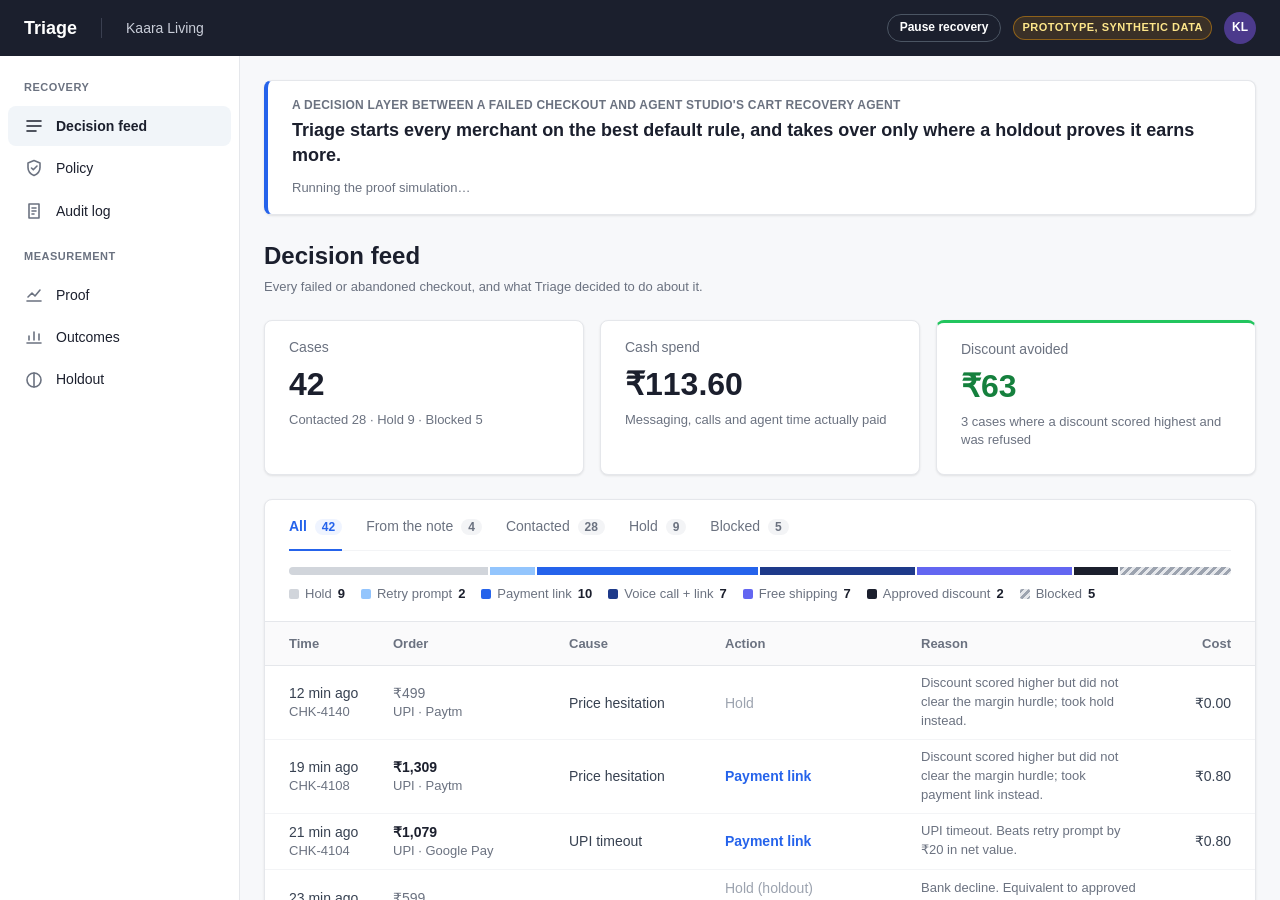
==== commit f30fd7c4: "Step 4: merchant override, global pause and audit log - Case panel 'Your call': override to any acti" ====
--- a/index.html
+++ b/index.html
@@ -12,6 +12,7 @@
       <div class="brand">Triage</div>
       <div class="merchant" id="merchant-name"></div>
       <div class="topbar-right">
+        <button type="button" class="pause-btn" id="pause" aria-pressed="false">Pause recovery</button>
         <span class="badge"><span class="badge-full">Prototype, synthetic data</span><span class="badge-short">Synthetic</span></span>
         <span class="avatar" id="avatar" aria-hidden="true"></span>
       </div>
@@ -25,6 +26,8 @@
             <svg viewBox="0 0 20 20" aria-hidden="true"><path d="M3 5h14M3 10h14M3 15h9"/></svg>Decision feed</a>
           <a class="nav-item" href="#policy" data-view="policy">
             <svg viewBox="0 0 20 20" aria-hidden="true"><path d="M10 2.5 16 5v4.5c0 3.7-2.6 6.6-6 8-3.4-1.4-6-4.3-6-8V5z"/><path d="m7.5 10 1.8 1.8L13 8"/></svg>Policy</a>
+          <a class="nav-item" href="#audit" data-view="audit">
+            <svg viewBox="0 0 20 20" aria-hidden="true"><path d="M5 3h10v14H5z"/><path d="M8 7h4M8 10h4M8 13h2"/></svg>Audit log</a>
 
           <div class="nav-section">Measurement</div>
           <a class="nav-item" href="#proof" data-view="proof">
@@ -44,6 +47,8 @@
               <p class="hero-line">Triage starts every merchant on the best default rule, and takes over only where a holdout proves it earns more.</p>
               <div class="hero-foot" id="hero-foot"></div>
             </div>
+
+            <div class="banner" id="feed-banner" role="status" hidden></div>
 
             <div class="page-head">
               <div>
@@ -92,6 +97,18 @@
                 <h2>Live impact <span class="muted">vs approved policy, all cases</span></h2>
                 <div id="impact"></div>
               </aside>
+            </div>
+          </section>
+
+          <section class="view" id="view-audit" hidden>
+            <div class="page-head">
+              <div>
+                <h1>Audit log</h1>
+                <p class="muted">Every change a merchant makes, newest first. This prototype keeps it for this session only; in production it is stored with every decision.</p>
+              </div>
+            </div>
+            <div class="card">
+              <table class="data-table" id="audit-table"></table>
             </div>
           </section>
 
--- a/style.css
+++ b/style.css
@@ -565,3 +565,36 @@
 .proof-table .tag { margin-left: var(--s2); font-size: 11px; font-weight: 600; color: var(--blue); background: var(--blue-soft); padding: 1px var(--s2); border-radius: var(--r-pill); }
 .hero-foot a { color: var(--blue); font-weight: 600; text-decoration: none; white-space: nowrap; }
 .hero-foot a:hover { text-decoration: underline; }
+
+/* ---------- Handover ---------- */
+.hv-grid-wrap { display: grid; grid-template-columns: repeat(auto-fit, minmax(190px, 1fr)); gap: var(--s4); padding: var(--s4) var(--s6); }
+.hv-name { font-weight: 600; color: var(--heading); margin-bottom: var(--s1); }
+.hv-cell svg { width: 100%; height: auto; display: block; }
+.hv-on { fill: var(--blue-soft); stroke: none; }
+.hv-grid { stroke: var(--line); stroke-width: 1; }
+.hv-tick { font-size: 9px; fill: var(--muted); stroke: none; text-anchor: end; }
+.hv-x { text-anchor: middle; }
+.hv-default { stroke: #9ca3af; stroke-width: 2; stroke-dasharray: 4 3; }
+.hv-triage { stroke: var(--blue); stroke-width: 2; }
+.hv-dot { fill: var(--blue); stroke: none; }
+.hv-status { font-size: 12px; margin: var(--s1) 0 0; }
+.hv-status.st-on { color: var(--blue); }
+.hv-status.st-off { color: var(--muted); }
+.hv-status.st-wait { color: var(--amber-text); }
+.hv-key { display: inline-block; width: 14px; height: 0; margin: 0 4px 3px 10px; vertical-align: middle; border-top: 2px solid var(--blue); }
+.hv-key-default { border-top: 2px dashed #9ca3af; }
+.hv-key-on { height: 10px; border: 0; background: var(--blue-soft); margin-bottom: 0; }
+.mode-chip { font-size: 12px; font-weight: 700; padding: 2px var(--s2); border-radius: var(--r-pill); background: var(--line-soft); color: var(--heading); }
+.mode-chip.mode-on { background: var(--blue-soft); color: var(--blue); }
+.hero-mode { flex-basis: 100%; color: var(--muted); }
+
+/* ---------- Merchant control ---------- */
+.pause-btn { font: inherit; font-size: 12px; font-weight: 600; color: #fff; background: transparent; border: 1px solid #4b5563;
+  border-radius: var(--r-pill); padding: 4px var(--s3); cursor: pointer; white-space: nowrap; }
+.pause-btn:hover { border-color: #9ca3af; }
+.pause-btn.on { background: #b91c1c; border-color: #b91c1c; }
+.banner { margin-bottom: var(--s6); padding: var(--s3) var(--s4); border-radius: var(--r); background: #fef2f2; border: 1px solid #fecaca; color: #7f1d1d; }
+.banner p { margin: 0; }
+.banner p + p { margin-top: var(--s2); }
+.override { display: flex; flex-direction: column; gap: var(--s1); font-size: 13px; color: var(--muted); }
+.override select { font: inherit; font-size: 14px; color: var(--heading); padding: var(--s2); border: 1px solid var(--line); border-radius: var(--r-sm); background: #fff; }
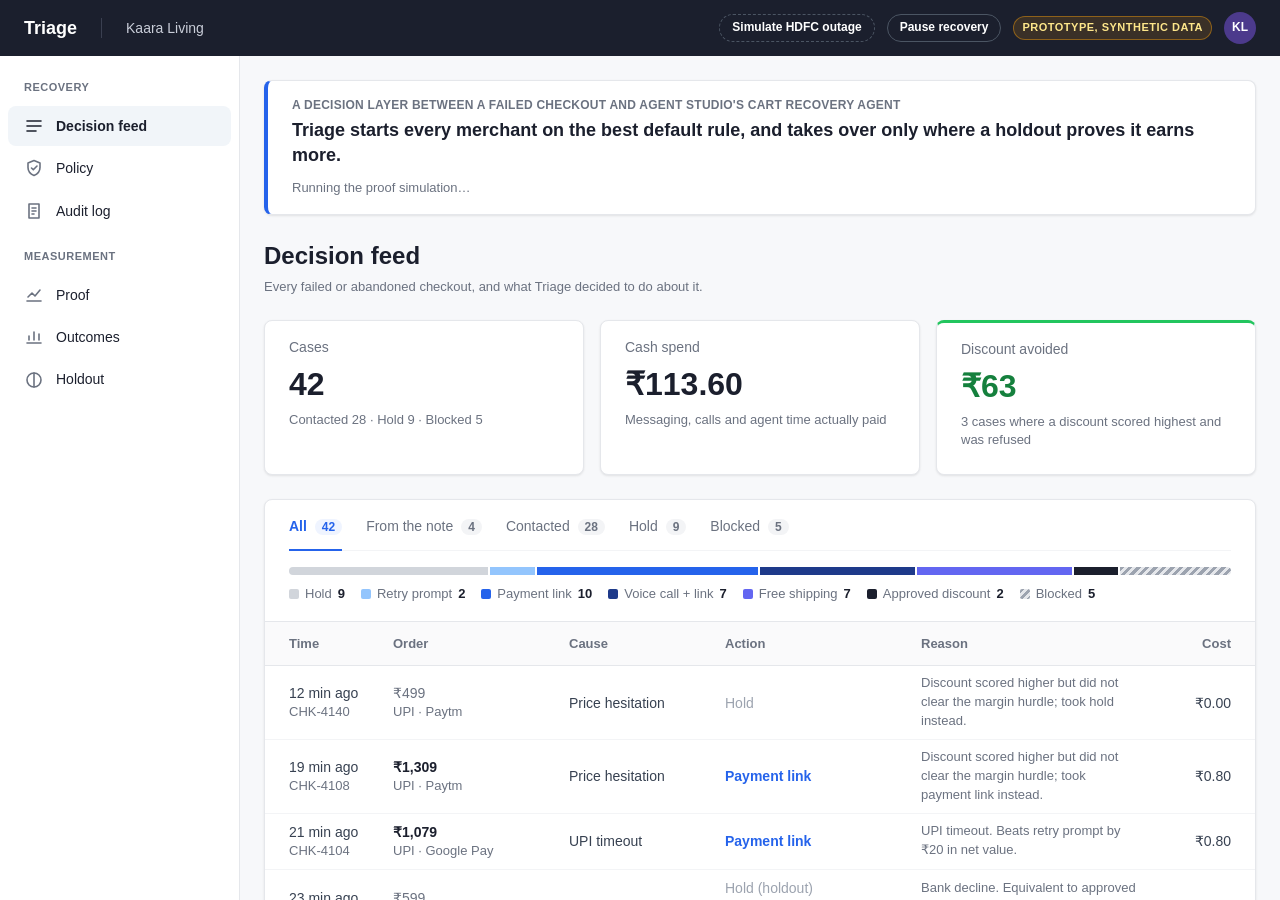
==== commit e517eb9d: "Step 5: simulate an HDFC outage - Top-bar toggle sets the demo context's systemicFailure; the existi" ====
--- a/index.html
+++ b/index.html
@@ -12,6 +12,7 @@
       <div class="brand">Triage</div>
       <div class="merchant" id="merchant-name"></div>
       <div class="topbar-right">
+        <button type="button" class="pause-btn sim-btn" id="outage" aria-pressed="false">Simulate HDFC outage</button>
         <button type="button" class="pause-btn" id="pause" aria-pressed="false">Pause recovery</button>
         <span class="badge"><span class="badge-full">Prototype, synthetic data</span><span class="badge-short">Synthetic</span></span>
         <span class="avatar" id="avatar" aria-hidden="true"></span>
--- a/style.css
+++ b/style.css
@@ -598,3 +598,6 @@
 .banner p + p { margin-top: var(--s2); }
 .override { display: flex; flex-direction: column; gap: var(--s1); font-size: 13px; color: var(--muted); }
 .override select { font: inherit; font-size: 14px; color: var(--heading); padding: var(--s2); border: 1px solid var(--line); border-radius: var(--r-sm); background: #fff; }
+.sim-btn { border-style: dashed; }
+.sim-btn.on { background: #b45309; border-color: #b45309; border-style: solid; }
+@media (max-width: 767px) { .sim-btn { display: none; } .pause-btn { padding: 3px var(--s2); } }
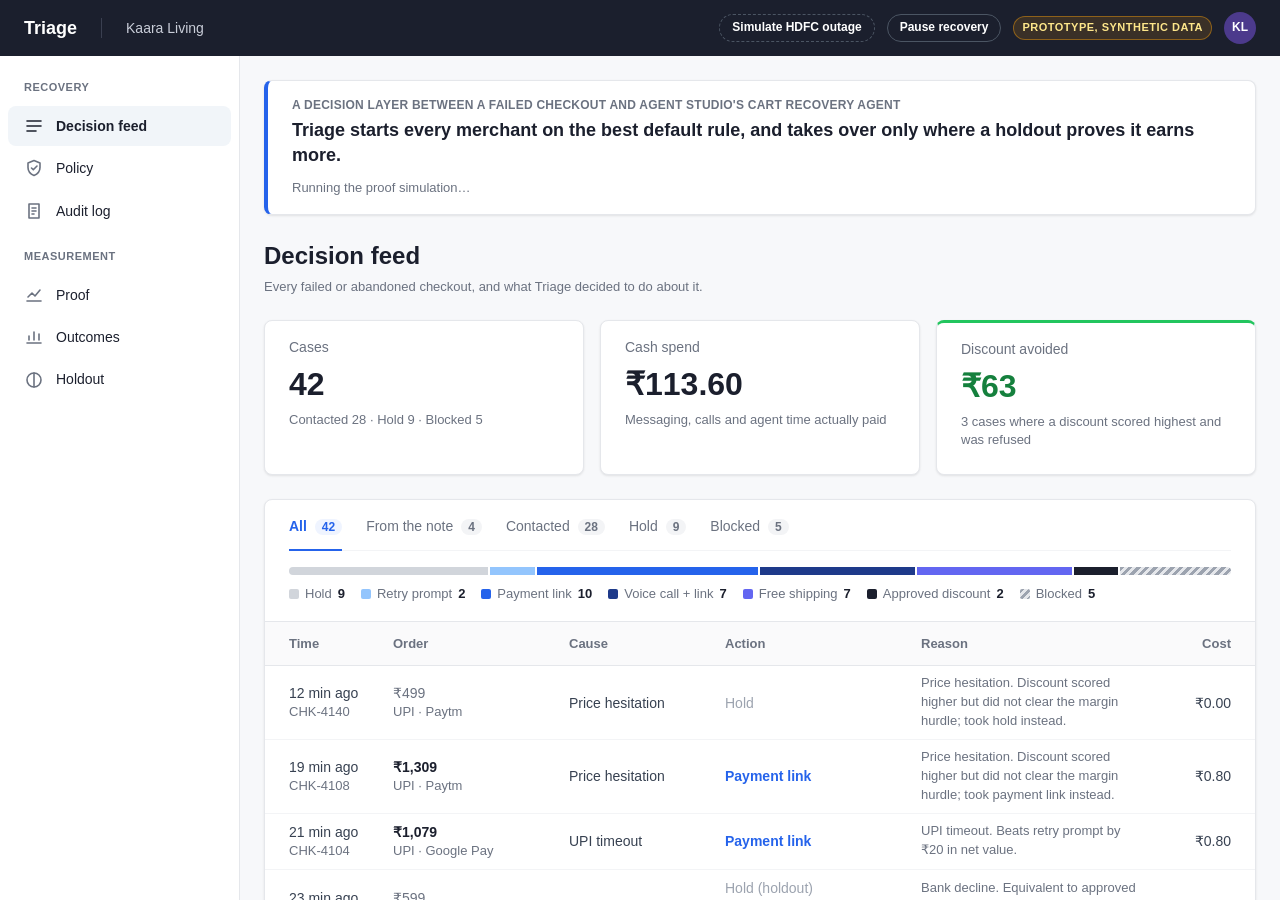
==== commit b3252526: "Fix QA findings: overrides obey policy, As shipped only where proven, mobile audit - ISSUE-001: appr" ====
--- a/index.html
+++ b/index.html
@@ -108,8 +108,8 @@
                 <p class="muted">Every change a merchant makes, newest first. This prototype keeps it for this session only; in production it is stored with every decision.</p>
               </div>
             </div>
-            <div class="card">
-              <table class="data-table" id="audit-table"></table>
+            <div class="card audit-card">
+              <div class="table-scroll"><table class="data-table" id="audit-table"></table></div>
             </div>
           </section>
 
@@ -128,6 +128,7 @@
                 <p class="muted">Behind a holdout, Triage matches or beats the default at every merchant.</p>
               </div>
               <div class="table-scroll"><table class="data-table proof-table" id="proof-table"></table></div>
+              <p class="proof-note" id="proof-note"></p>
               <p class="table-foot" id="proof-foot"></p>
             </div>
 
--- a/style.css
+++ b/style.css
@@ -601,3 +601,9 @@
 .sim-btn { border-style: dashed; }
 .sim-btn.on { background: #b45309; border-color: #b45309; border-style: solid; }
 @media (max-width: 767px) { .sim-btn { display: none; } .pause-btn { padding: 3px var(--s2); } }
+
+/* Audit log scrolls inside its card on small screens (ISSUE-003) */
+.audit-card { overflow: hidden; }
+#audit-table td { white-space: nowrap; }
+.proof-note:empty { display: none; }
+.proof-note { margin: 0; padding: var(--s3) var(--s6); font-size: 13px; color: var(--amber-text); border-top: 1px solid var(--line-soft); }
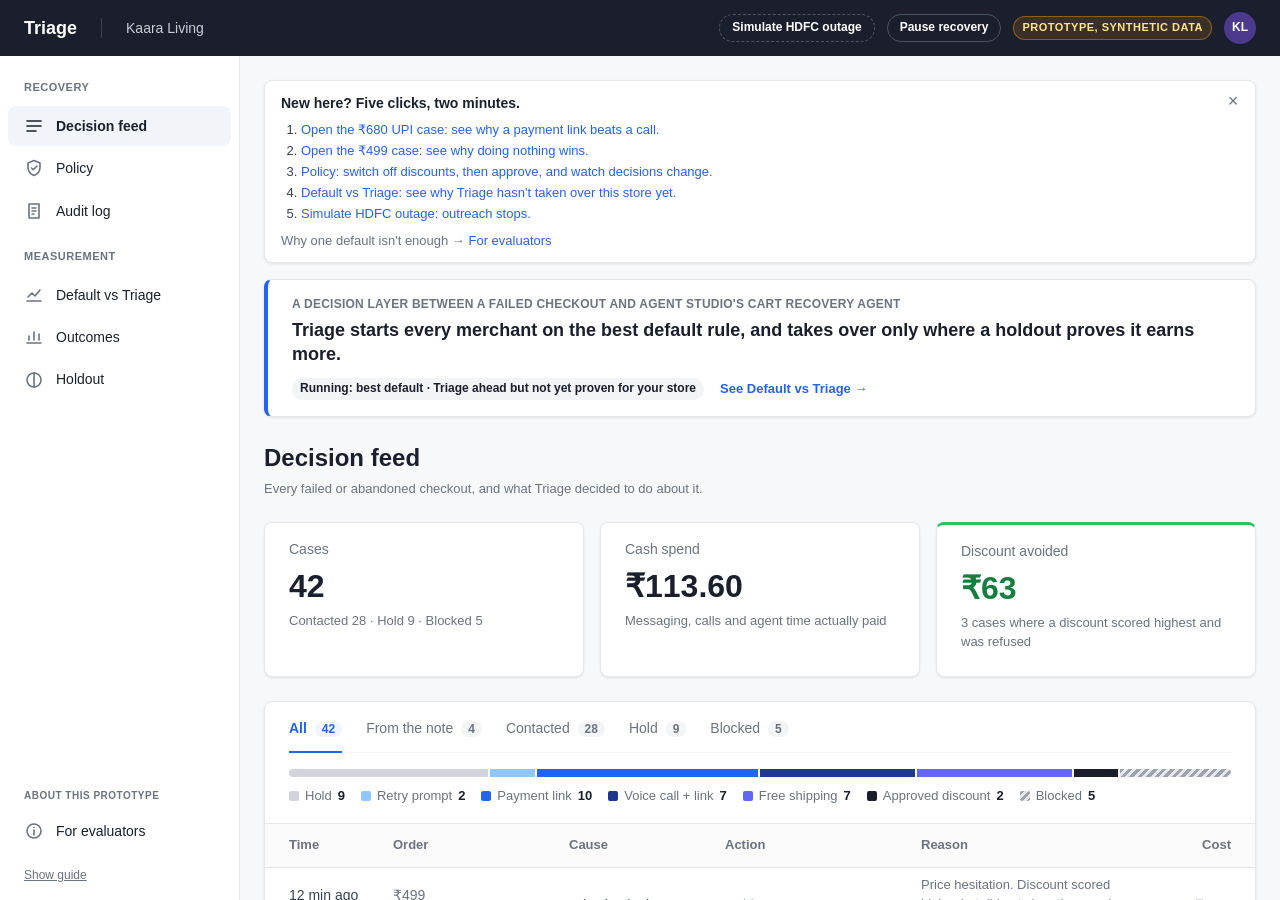
==== commit 18202caf: "Split merchant view from evaluator view; add Start here guide - 'Proof' becomes 'Default vs Triage':" ====
--- a/index.html
+++ b/index.html
@@ -5,6 +5,7 @@
   <meta name="viewport" content="width=device-width, initial-scale=1">
   <title>Triage</title>
   <link rel="stylesheet" href="style.css">
+  <script>try { if (localStorage.getItem('triage.guideDismissed') === '1') document.documentElement.classList.add('guide-off'); } catch (e) {}</script>
 </head>
 <body>
   <div class="shell">
@@ -32,17 +33,37 @@
 
           <div class="nav-section">Measurement</div>
           <a class="nav-item" href="#proof" data-view="proof">
-            <svg viewBox="0 0 20 20" aria-hidden="true"><path d="M3 16h14"/><path d="m4 12 4-4 3 3 5-6"/></svg>Proof</a>
+            <svg viewBox="0 0 20 20" aria-hidden="true"><path d="M3 16h14"/><path d="m4 12 4-4 3 3 5-6"/></svg>Default vs Triage</a>
           <a class="nav-item" href="#outcomes" data-view="outcomes">
             <svg viewBox="0 0 20 20" aria-hidden="true"><path d="M3 16h14M5 13V9M10 13V5M15 13V7"/></svg>Outcomes</a>
           <a class="nav-item" href="#holdout" data-view="holdout">
             <svg viewBox="0 0 20 20" aria-hidden="true"><circle cx="10" cy="10" r="7"/><path d="M10 3v14"/></svg>Holdout</a>
+
+          <div class="nav-about">
+            <div class="nav-section">About this prototype</div>
+            <a class="nav-item" href="#evaluators" data-view="evaluators">
+              <svg viewBox="0 0 20 20" aria-hidden="true"><circle cx="10" cy="10" r="7"/><path d="M10 9v5M10 6.5v.01"/></svg>For evaluators</a>
+          </div>
         </nav>
+        <div class="sidebar-foot"><button type="button" class="link" id="show-guide">Show guide</button></div>
       </aside>
 
       <main class="main">
         <div class="content">
           <section class="view" id="view-feed">
+            <div class="card guide" id="guide">
+              <button type="button" class="guide-x" id="guide-close" aria-label="Dismiss the guide">×</button>
+              <h2>New here? Five clicks, two minutes.</h2>
+              <ol>
+                <li><a href="#feed" data-case="CHK-4100">Open the ₹680 UPI case: see why a payment link beats a call.</a></li>
+                <li><a href="#feed" data-case="CHK-4140">Open the ₹499 case: see why doing nothing wins.</a></li>
+                <li><a href="#policy">Policy: switch off discounts, then approve, and watch decisions change.</a></li>
+                <li><a href="#proof">Default vs Triage: see why Triage hasn't taken over this store yet.</a></li>
+                <li><a href="#feed" data-outage>Simulate HDFC outage: outreach stops.</a></li>
+              </ol>
+              <p class="guide-foot">Why one default isn't enough → <a href="#evaluators">For evaluators</a></p>
+            </div>
+
             <div class="card hero">
               <div class="hero-kicker">A decision layer between a failed checkout and Agent Studio's cart recovery agent</div>
               <p class="hero-line">Triage starts every merchant on the best default rule, and takes over only where a holdout proves it earns more.</p>
@@ -116,7 +137,25 @@
           <section class="view" id="view-proof" hidden>
             <div class="page-head">
               <div>
-                <h1>Proof: no single default fits every merchant</h1>
+                <h1>Default vs Triage</h1>
+                <p class="muted">Your store's holdout, week by week.</p>
+              </div>
+              <span class="sim-pill">Simulated</span>
+            </div>
+
+            <div class="card callout mode-callout">
+              <strong>Running: best default.</strong> Triage is ~8% ahead in your holdout but not yet proven, so the default keeps running.
+              Triage takes over only when your holdout proves it earns more.
+            </div>
+
+            <div id="handover"></div>
+          </section>
+
+          <section class="view" id="view-evaluators" hidden>
+            <div class="page-head">
+              <div>
+                <h1>For evaluators: why one default isn't enough</h1>
+                <p class="muted">Simulated across four merchant types. Merchants never see other merchants' data.</p>
                 <p class="muted proof-method">Triage's decisions are made with noisy lift estimates (early: high noise, 10% explore; mature: lower noise, 5% explore) and scored against each merchant's true response.</p>
               </div>
               <span class="sim-pill">Simulated</span>
@@ -140,7 +179,7 @@
               <div class="table-scroll"><table class="data-table proof-table" id="rules-table"></table></div>
             </div>
 
-            <div id="handover"></div>
+            <div id="handover-others"></div>
           </section>
 
           <section class="view" id="view-outcomes" hidden>
--- a/style.css
+++ b/style.css
@@ -607,3 +607,33 @@
 #audit-table td { white-space: nowrap; }
 .proof-note:empty { display: none; }
 .proof-note { margin: 0; padding: var(--s3) var(--s6); font-size: 13px; color: var(--amber-text); border-top: 1px solid var(--line-soft); }
+
+/* ---------- Merchant vs evaluator split, Start here guide ---------- */
+@media (min-width: 768px) {
+  .sidebar { display: flex; flex-direction: column; }
+  .sidebar nav { flex: 1; }
+  .nav-about { margin-top: auto; padding-top: var(--s4); }
+}
+.nav-about .nav-section { font-size: 10px; }
+.sidebar-foot { padding: var(--s3) var(--s4) 0; }
+.sidebar-foot .link { font: inherit; font-size: 12px; color: var(--muted); background: none; border: 0; padding: 0; cursor: pointer; text-decoration: underline; }
+.sidebar-foot .link:hover { color: var(--blue); }
+@media (max-width: 767px) {
+  .sidebar { display: flex; align-items: center; }
+  .nav-about { display: contents; }
+  .sidebar-foot { padding: 0 var(--s3); flex-shrink: 0; white-space: nowrap; }
+}
+
+.guide { position: relative; padding: var(--s3) var(--s6) var(--s3) var(--s4); margin-bottom: var(--s4); font-size: 13px; }
+.guide h2 { font-size: 14px; font-weight: 700; margin: 0 0 var(--s2); }
+.guide ol { margin: 0; padding-left: 20px; display: grid; gap: 2px; }
+.guide a { color: var(--blue); text-decoration: none; }
+.guide a:hover { text-decoration: underline; }
+.guide-foot { margin: var(--s2) 0 0; color: var(--muted); }
+.guide-x { position: absolute; top: 6px; right: 8px; width: 28px; height: 28px; font-size: 18px; line-height: 1; color: var(--muted);
+  background: none; border: 0; border-radius: var(--r-sm); cursor: pointer; }
+.guide-x:hover { background: var(--line-soft); color: var(--heading); }
+.guide-off .guide { display: none; }
+
+.mode-callout { padding: var(--s3) var(--s4); margin-bottom: var(--s6); }
+.hv-single { max-width: 560px; }
